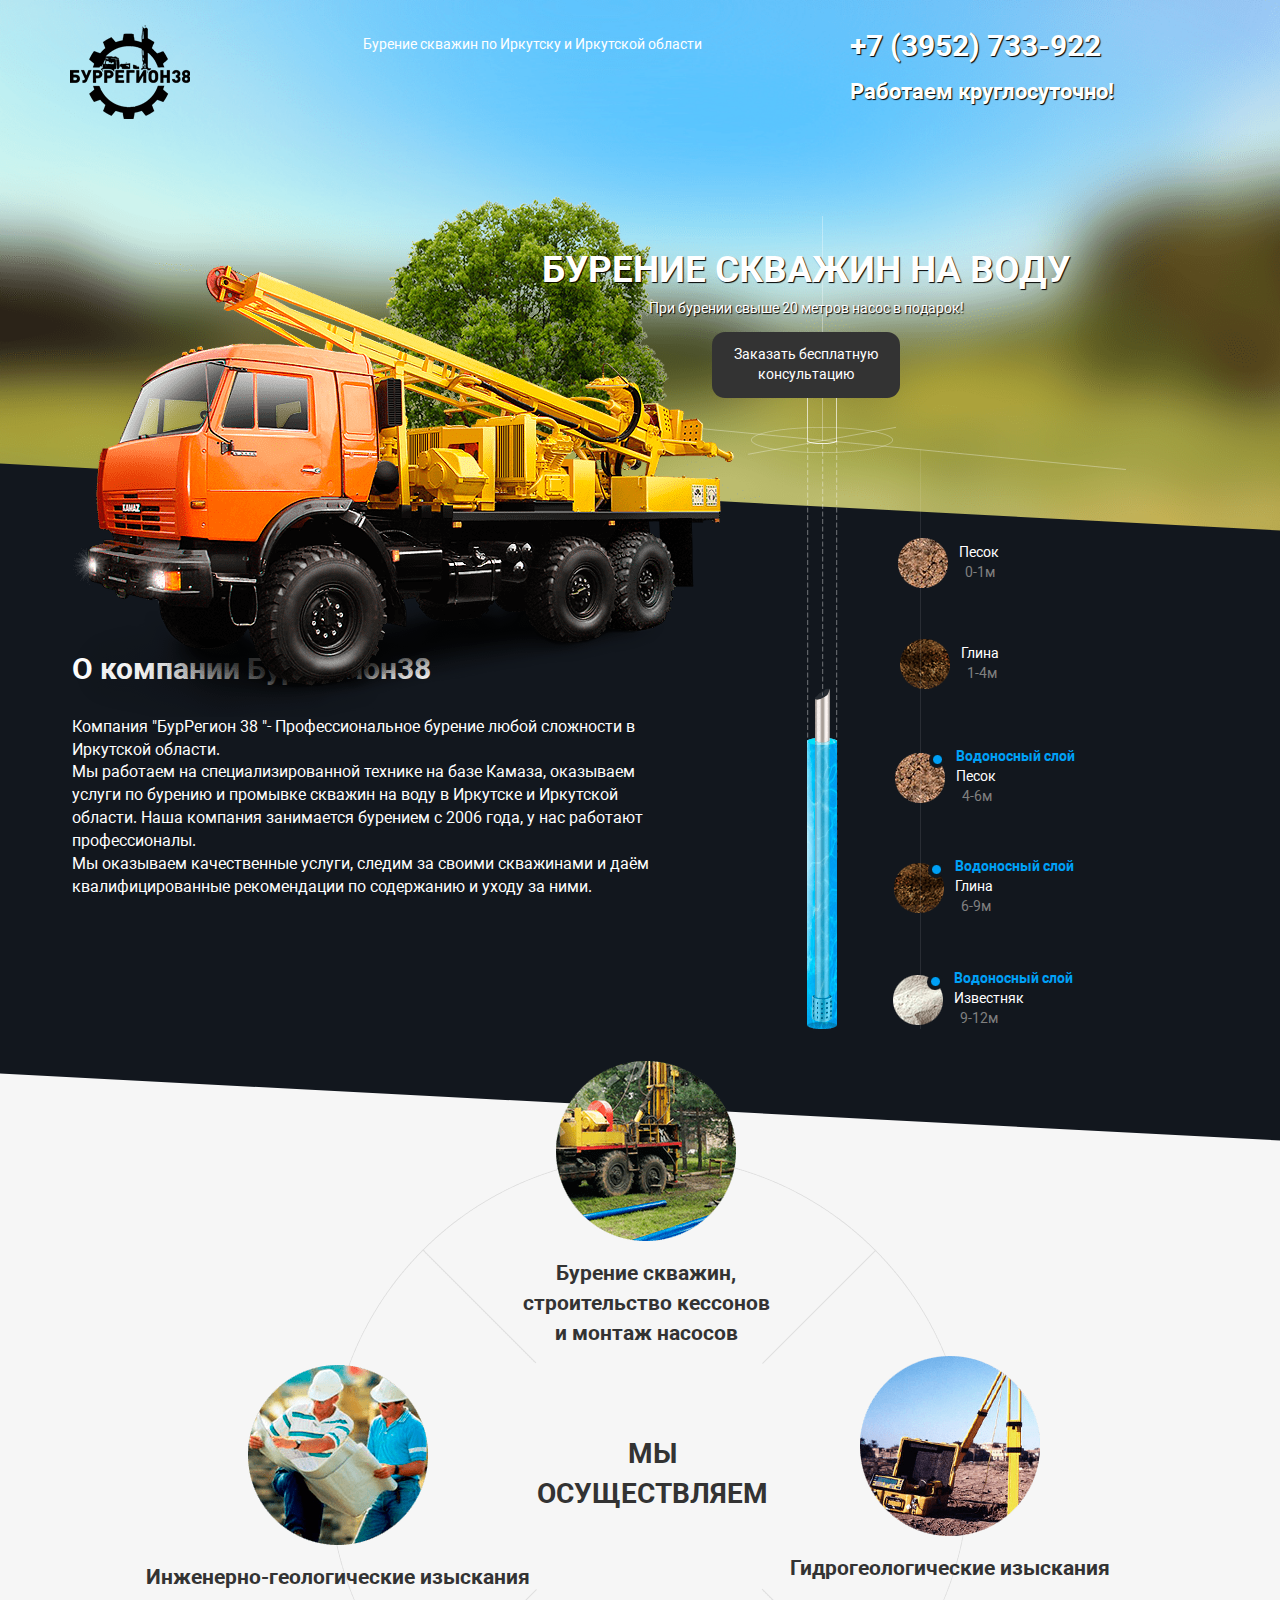
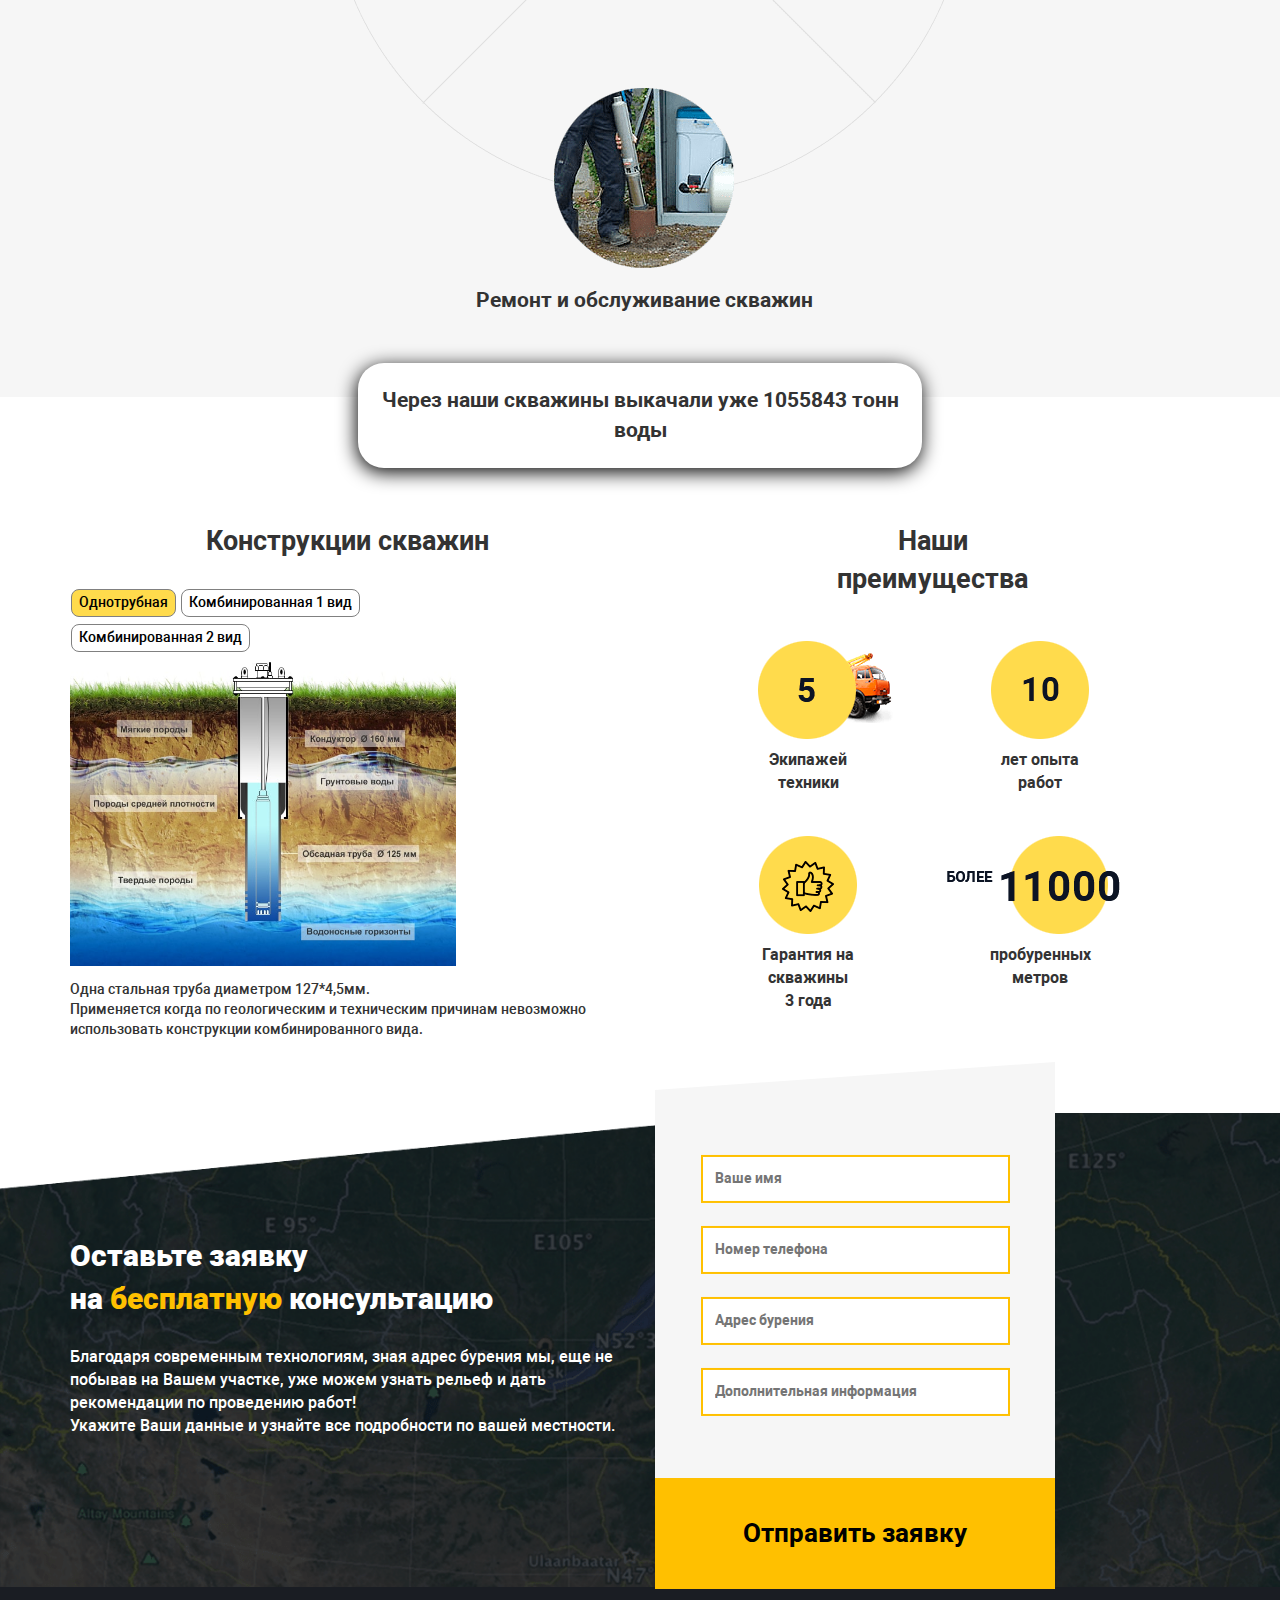
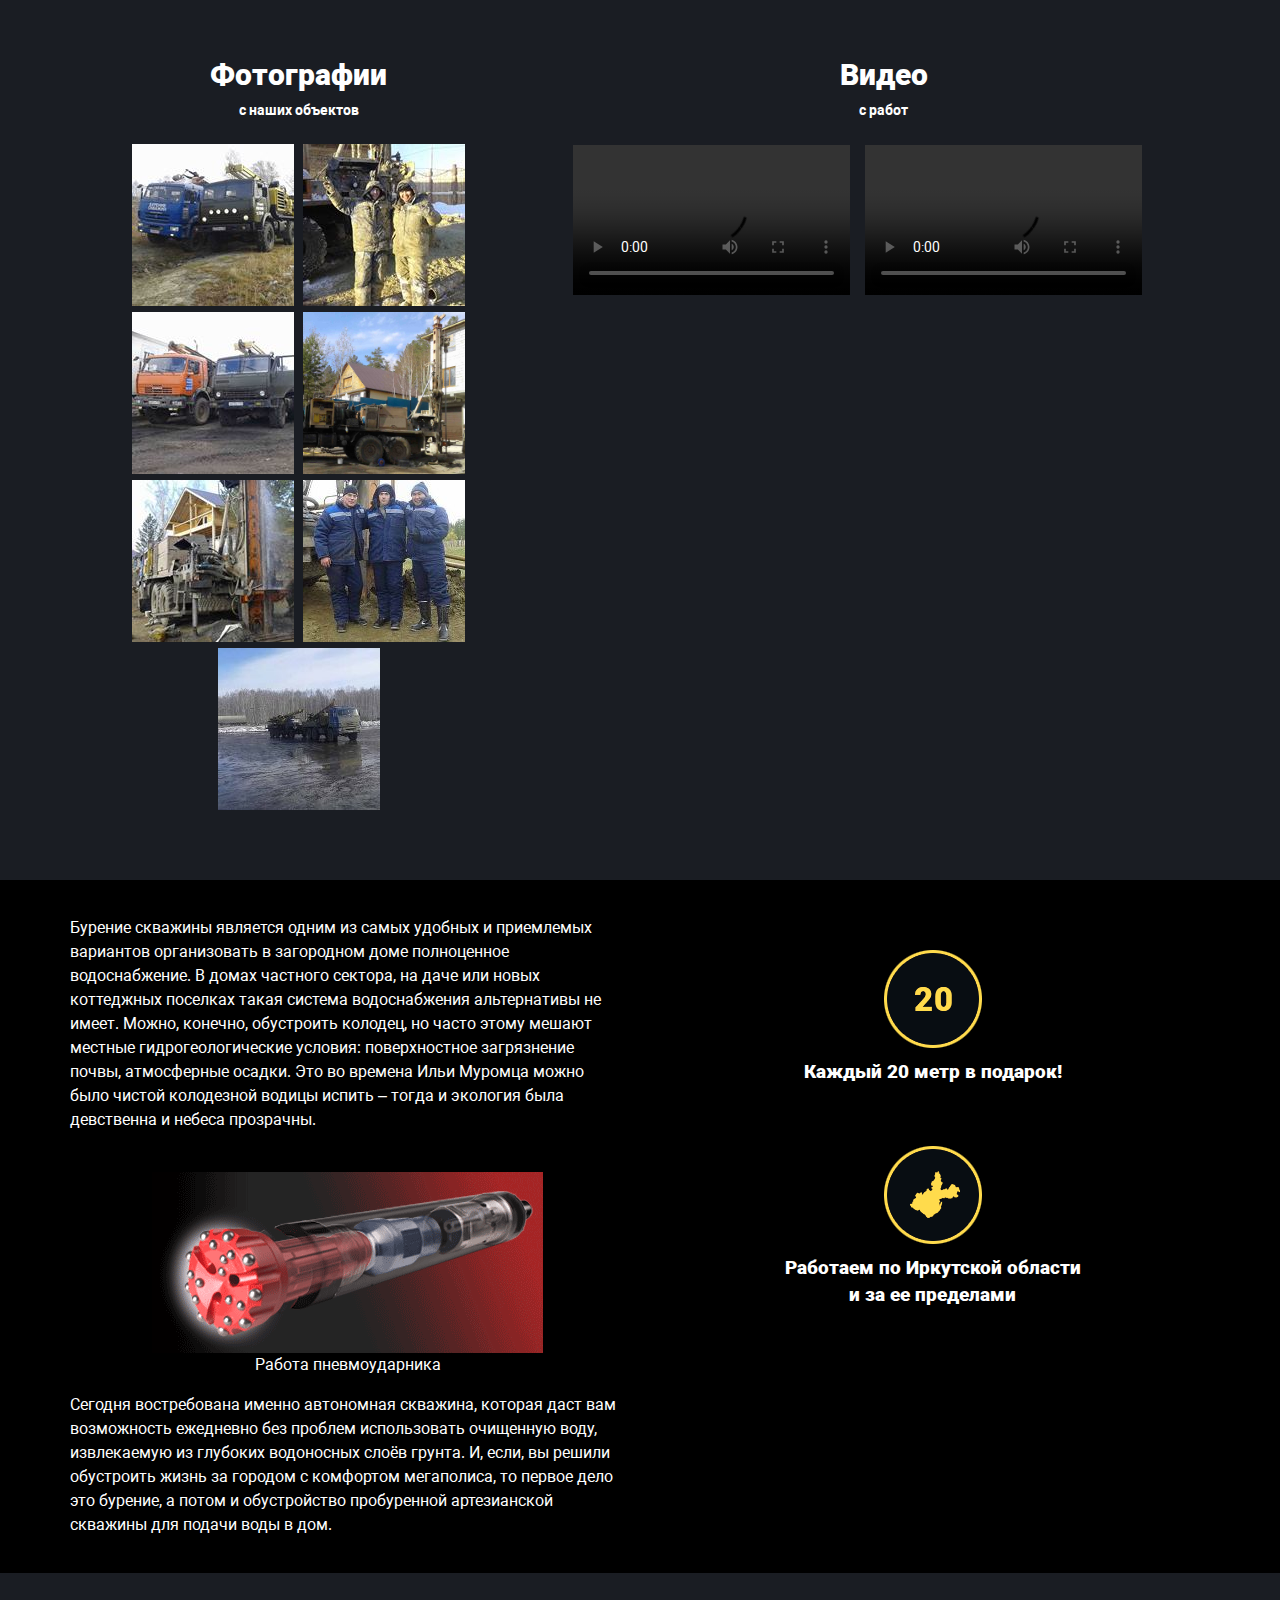
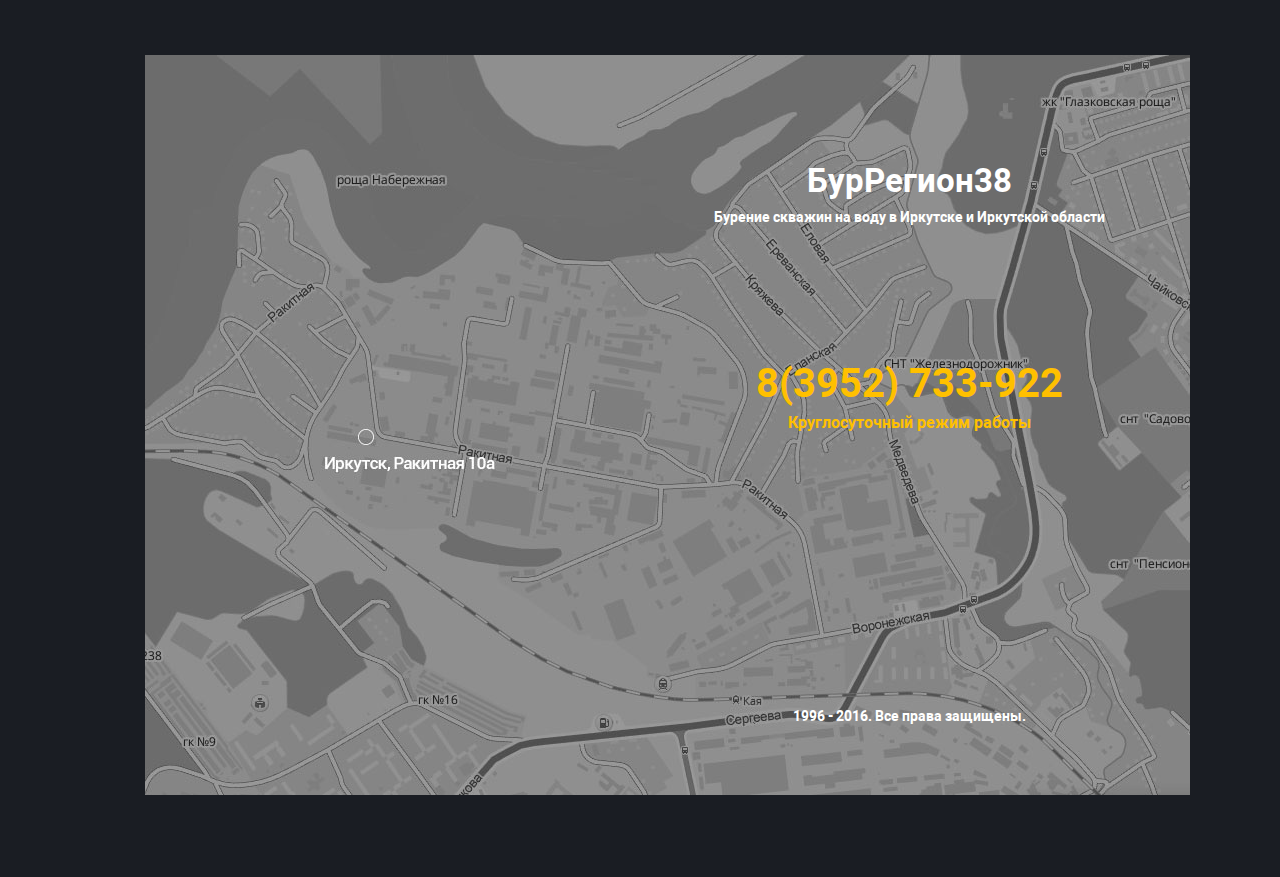
==== index.html @ e0286261 "first version" ====
﻿<!DOCTYPE html>
<html>
<head>
<meta name="format-detection" content="telephone=no">
	<meta charset="utf-8" />

	<title>БурРегион38. Бурение скважин в Иркутске и Иркутской области.</title>
	<meta content="БурРегион38. Бурение скважин в Иркутской области и за ее пределами. Скважины под ключ. Работаем круглосуточно." name="description" />
	<link rel="shortcut icon" href="favicon.png" />

	<meta http-equiv="X-UA-Compatible" content="IE=edge" />
	<meta name="viewport" content="width=device-width, initial-scale=1.0" />

	<link rel="stylesheet" href="libs/bootstrap/bootstrap-grid-3.3.2.min.css" />
	<link rel="stylesheet" href="css/fonts.css" />
	<link rel="stylesheet" href="css/main.css" />
	<link rel="stylesheet" href="css/media.css" />
		<link rel="stylesheet" href="lightBox/lightbox.min.css">
</head>
<body>
	<header class="header">
	<div class="top_line">
	<div class="container">
	<div class="row">
	<div class="col-lg-3 col-md-3 col-xs-12 col-sm-3">
	<div class="logo">
	<a href="http://burregion38.ru"><img src="img/logo.png" alt="БурРегион38"></a>
	</div>
	</div>
		<div class="col-lg-5 col-md-5 col-xs-12 col-sm-5">
		<div class="top_discr">
			Бурение скважин по Иркутску и Иркутской области
			<!--<br/>
			<ul>
			<li><a href="#about">О нас</a></li>
			<li><a href="#uslugi">Услуги</a></li>
			<li><a href="#why">Преимущества</a></li>
			<li><a href="#contacts">Контакты</a></li>
			</ul>-->
								
		</div>

	</div>
		<div class="col-lg-4 col-md-4 col-xs-12 col-sm-4">
		<div class="top_phone">
			+7 (3952) 733-922 <br/>
			<span>Работаем круглосуточно!</span>
		</div>

	</div>
	</div>
	</div>
	</div>
	<div class="header_center">
		<div class="container">
	<div class="row">
	<div class="col-lg-12 col-md-12 col-xs-12 col-sm-12">
	<div class="header_img">
	<img src="img/header_pic.png" />
	</div>
	<div class="header_title">
	<h1>Бурение скважин на воду</h1>
	<span>При бурении свыше 20 метров насос в подарок!</span>
	<a href="javascript:void(0)" class="pop">Заказать бесплатную консультацию</a>
	</div>
	
	</div>
	</div>
	</div>
	</div>
	</header>
	<section class="about" id="about">
	<div class="container">
		<div class="row">
		<div class="col-lg-12 col-md-12 col-xs-12 col-sm-12">
		<div class="about_block">
		<h2>О компании БурРегион38</h2>
		<p>
		Компания "БурРегион 38 "- Профессиональное бурение любой сложности в Иркутской области.<br/>
Мы работаем на специализированной технике на базе Камаза, оказываем услуги по бурению и промывке скважин на воду в Иркутске и Иркутской области.
Наша компания занимается бурением с 2006 года, у нас работают профессионалы.
<br/>
Мы оказываем качественные услуги, следим за своими скважинами и даём квалифицированные рекомендации по содержанию и уходу за ними.
		</p>
		</div>
		
		<div class="shema_top hidden-xs">
		<img src="img/shema.png" alt="">
		</div>
		<div class="ground_block hidden-xs">
			<div class="block pesok">
		<img src="img/pesok.png" alt="">
		<div class="head">
		Песок<br/>
		<span> 0-1м </span>
		</div>
		</div>
			<div class="block glina">
		<img src="img/glina.png" alt="">
		<div class="head">
		Глина<br/>
		<span> 1-4м </span>
		</div>
		</div>
				<div class="block water_pesok">
		<img src="img/water_pesok.png" alt="">
		<div class="head">
		<div class="water">
		Водоносный слой
		</div>
		Песок<br/>
		<span> 4-6м </span>
		</div>
		</div>
					<div class="block water_glina">
		<img src="img/water_glina.png" alt="">
		<div class="head">
		<div class="water">
		Водоносный слой
		</div>
		Глина<br/>
		<span> 6-9м </span>
		</div>
		</div>
		<div class="block izvest">
		<img src="img/izvest.png" alt="">
		<div class="head">
		<div class="water">
		Водоносный слой
		</div>
		Известняк<br/>
		<span> 9-12м </span>
		</div>
		</div>
		</div>
	
		</div>
		</div>
	</div>
	</section>
	<section class="uslugi" id="uslugi">
	<div class="container">
		<div class="row">
		<div class="col-lg-12 col-md-12 col-xs-12 col-sm-12">
		<div class="big_img ">
		<img class="hidden-xs" src="img/uslugi_shape.png" alt="">
		<span>Мы<br/>осуществляем</span>
		</div>
		
		<div class="usluga one">
		<img src="img/one.png" alt="">
		<h2>Бурение скважин, <br/>строительство кессонов <br/> и монтаж насосов</h2>
		</div>
			<div class="usluga two">
		<img src="img/injener.png" alt="">
		<h2>Инженерно-геологические изыскания</h2>
		</div>
			<div class="usluga three">
		<img src="img/geolog.png" alt="">
		<h2>Гидрогеологические изыскания</h2>
		</div>
			<div class="usluga four">
		<img src="img/remont.png" alt="">
		<h2>Ремонт и обслуживание скважин</h2>
		</div>
		</div>
		</div>
		</div>
	</section>
	<section class="why" id="why">
	<div class="container">
		<div class="row">
		<div class="col-lg-12 col-md-12 col-xs-12 col-sm-12">
		<div class="water_js">
			<h2>Через наши скважины выкачали уже <span>1055843 </span> тонн воды</h2>
		</div>
		
		</div>
		</div>
			<div class="row">
		<div class="col-lg-6 col-md-6 col-xs-12 col-sm-6">
		<h2>Конструкции скважин</h2>
		<div class="skv_button">
			<a href="javascript:void(0)" id="one">Однотрубная</a>
		<a href="javascript:void(0)" id="two">Комбинированная 1 вид</a>
		<br/>
		<a href="javascript:void(0)" id="three">Комбинированная 2 вид</a>
		</div>
		<div class="vid only">
		<img src="img/obsadnie-trubi.jpg" alt="">
		<p>Одна стальная труба диаметром  127*4,5мм. <br/>
Применяется когда по геологическим и техническим причинам невозможно использовать конструкции комбинированного вида.</p>
		</div>
			<div class="vid double">
		<img src="img/2.jpg" alt="">
		<p>Конструкция первого вида, при которой обе трубы выведены наверх. Для данной конструкции используется труба стальная(кондуктор) диаметром 159*4,5мм либо 127*3,5мм и труба пластиковая диаметром 125*7,1мм либо 110*6,3мм. <br/>
Гарантия на конструкцию скважины 3 года.</p>
		</div>
			<div class="vid double2">
		<img src="img/3.jpg" alt="">
		<p>Конструкция второго вида, при которой пластиковая труба идет продолжением железной. Для подобного вида скважин используется труба стальная диаметром 159*4,5мм либо 127*3,5мм и труба пластиковая диаметром 125*7,1мм либо 110*6,3мм. <br/>
Гарантия на конструкцию скважины 3 года.</p>
		</div>
		
		
		</div>
			<div class="col-lg-6 col-md-6 col-xs-12 col-sm-6">
			<h2>Наши<br/> преимущества</h2>
			<div class="wrapper">
				<div class="plus big">
			<div class="plus_img_one">
			<img src="img/ekipaj.png" alt="">
			</div>
			<div class="plus_discr">
			Экипажей техники
			</div>
			</div>
				<div class="plus">
			<div class="plus_img_two">
			<img src="img/cercle.png" alt="">
			</div>
			<div class="plus_discr">
			лет опыта работ
			</div>
			</div>
			<br/>
				<div class="plus">
			<div class="plus_img_three">
				<img src="img/cercle2.png" alt="">
			</div>
			<div class="plus_discr">
			Гарантия на скважины <br/> 3 года
			</div>
			</div>
				<div class="plus">
			<div class="plus_img_four">
				<img src="img/4.png" alt="">
			</div>
			<div class="plus_discr">
			пробуренных метров
			</div>
			</div>
			</div>
		
	</div>
		</div>
		</div>
	</section>
	
	<section class="map">

	<div class="container">
	<div class="row">
	<div class="col-lg-6 col-md-6 col-xs-12 col-sm-6">
	<div class="zayavka">
	<h2>Оставьте заявку <br/> на <span>бесплатную </span> консультацию</h2>
	<p>Благодаря современным технологиям, зная адрес бурения мы, еще не побывав на Вашем участке, уже можем узнать рельеф и дать рекомендации по проведению работ! <br/>
Укажите Ваши данные и узнайте все подробности по вашей местности.</p>
	</div>
	</div>
	<div class="col-lg-6 col-md-6 col-xs-12 col-sm-6">
	<form method="post">
	<input type="text" placeholder="Ваше имя" name="name"><br/>
	<input type="text" placeholder="Номер телефона" name="phone" required><br/>
	<input type="text" placeholder="Адрес бурения" name="place" ><br/>
	<input type="text" placeholder="Дополнительная информация" name="dop"><br/>
	<input type="submit" value="Отправить заявку" name="name">
	</form>
	</div>
	</div>
	</div>
	</section>
	<!--<section class="special">
		<div class="container">
			<div class="row">
				<div class="col-md-12">
				<h2>Текущие акции и специальные предложения</h2>
				</div>
			</div>
			<div class="row">
				<div class="col-md-6">
					<div class="act_block">
						<span>20%</span> <br/>скидка для пенсионеров
					</div>
				</div>
				<div class="col-md-6">
					<div class="act_block">
						<span>50%</span> <br/> скидка для малообеспеченных семей
					</div>
				</div>
			</div>
		</div>
	</section>-->
	<section class="gallery">

	<div class="container">
	<div class="row">
	<div class="col-lg-5 col-md-5 col-xs-12 col-sm-5">
	<div class="photo">
	<h2>Фотографии</h2>
	<br/> с наших объектов<br/>
	<div class="ph">
		<a href="img/photo/1.jpg" data-lightbox="image-1"><img src="img/photo/1-small.jpg" alt=""></a>
	<a href="img/photo/2.jpg" data-lightbox="image-1"><img src="img/photo/2-small.jpg" alt=""></a>
	<a href="img/photo/3.jpg" data-lightbox="image-1"><img src="img/photo/3-small.jpg" alt=""></a>
	<a href="img/photo/4.jpg" data-lightbox="image-1"><img src="img/photo/4-small.jpg" alt=""></a>
	<a href="img/photo/5.jpg" data-lightbox="image-1"><img src="img/photo/5-small.jpg" alt=""></a>
	<a href="img/photo/6.jpg" data-lightbox="image-1"><img src="img/photo/6-small.jpg" alt=""></a>
	<a href="img/photo/7.jpg" data-lightbox="image-1"><img src="img/photo/7-small.jpg" alt=""></a>
	</div>

	</div>
	
	</div>
	<div class="col-md-7 col-md-7 col-xs-12 col-sm-7">
	<div class="video">
		<h2>Видео</h2>
	<br/> с работ <br/>
	
<video src="img/photo/20160114_140151.mp4" controls type="video/mp4"></video>
<video src="img/photo/20151017_193500.mp4" controls type="video/mp4"></video>
	</div>

	</div>
	</div>
	</div>
	</section>
	<section class="info">
	<div class="container">
	<div class="row">
	<div class="col-lg-6 col-md-6 hidden-xs col-sm-6">
	<div class="info_text">
	<p class="no">Бурение скважины является одним из самых удобных и приемлемых вариантов организовать в загородном доме полноценное водоснабжение. В домах частного сектора, на даче или новых коттеджных поселках такая система водоснабжения альтернативы не имеет. Можно, конечно, обустроить колодец, но часто этому мешают местные гидрогеологические условия: поверхностное загрязнение почвы, атмосферные осадки. Это во времена Ильи Муромца можно было чистой колодезной водицы испить – тогда и экология была девственна и небеса прозрачны.</p>
	<br/>
	<div class="pnevmo">
		<img src="img/dth.gif" alt="Работа пневмоударника"><br/>
	<span>Работа пневмоударника</span>
	</div>

	<p>Сегодня востребована именно автономная скважина, которая даст вам возможность ежедневно без проблем использовать очищенную воду, извлекаемую из глубоких водоносных слоёв грунта. И, если, вы решили обустроить жизнь за городом с комфортом мегаполиса, то первое дело это бурение, а потом и обустройство пробуренной артезианской скважины для подачи воды в дом.</p>
	</div>
	</div>
	<div class="col-lg-6 col-md-6 col-xs-12 col-sm-6">
	<div class="sale">
	<div class="metr">
	<img src="img/sale.png" alt=""><br/>
	Каждый 20 метр в подарок!
	</div>
		<div class="obl">
	<img src="img/irk.png" alt=""><br/>
	Работаем по Иркутской области <br/>и за ее пределами
	</div>
	</div>
	
	</div>
	</div>
	</div>
	</section>
		<section class="contacts" id="contacts">
		
	<div class="container">
		<div class="row">
	
		</div>
			<div class="row">
		<div class="col-lg-12 col-md-12 col-xs-12 col-sm-12">
		<img src="img/map.jpg" alt="">
		<div class="right">
		<h2>БурРегион38</h2>
		<span>Бурение скважин на воду в Иркутске и Иркутской области</span>
		<div class="bottom_phone">
		<span>8(3952) 733-922</span><br/>
		Круглосуточный режим работы
		</div>
		<div class="years">
		1996 - 2016. Все права защищены.
		</div>
		</div>
		</div>
		</div>
		</div>
	</section>

		<div class="pop_up" style="display: none;">
        <form method="post">
			<div class="form_header">
			Получите все ответы на интересующие Вас вопросы
			</div>
         		  <div class="form_text">
		  Рассказать все особенности бурения в двух предложениях - <strong>невозможно</strong>! Укажите свой номер, и наш специалист расскажет Вам обо всех подводных камнях и рекомендациях!
		  </div>
              <input type="text" placeholder="Ваш номер телефона" name="phone" required/><br>
              <input type="submit" value="Заказать консультацию">
            </form>
			
      </div>
  <div class="hover">      </div>
	<div class="hidden"></div>

	<!--[if lt IE 9]>
	<script src="libs/html5shiv/es5-shim.min.js"></script>
	<script src="libs/html5shiv/html5shiv.min.js"></script>
	<script src="libs/html5shiv/html5shiv-printshiv.min.js"></script>
	<script src="libs/respond/respond.min.js"></script>
	<![endif]-->
	
	<script src="libs/jquery/jquery-1.11.2.min.js"></script>
	<script src="libs/modernizr/modernizr.js"></script>
	<script src="lightBox/lightbox.min.js"></script>

	<script src="js/jquery.viewportchecker.js"></script>
		<script src="js/common.js"></script>
	<!-- Yandex.Metrika counter -->
	<!-- Yandex.Metrika counter --> <script type="text/javascript"> (function (d, w, c) { (w[c] = w[c] || []).push(function() { try { w.yaCounter40049635 = new Ya.Metrika({ id:40049635, clickmap:true, trackLinks:true, accurateTrackBounce:true, webvisor:true }); } catch(e) { } }); var n = d.getElementsByTagName("script")[0], s = d.createElement("script"), f = function () { n.parentNode.insertBefore(s, n); }; s.type = "text/javascript"; s.async = true; s.src = "https://mc.yandex.ru/metrika/watch.js"; if (w.opera == "[object Opera]") { d.addEventListener("DOMContentLoaded", f, false); } else { f(); } })(document, window, "yandex_metrika_callbacks"); </script> <noscript><div><img src="https://mc.yandex.ru/watch/40049635" style="position:absolute; left:-9999px;" alt="" /></div></noscript> <!-- /Yandex.Metrika counter -->
	<!-- /Yandex.Metrika counter -->
	<!-- Google Analytics counter --><!-- /Google Analytics counter -->
	
</body>
</html>
---- css/fonts.css ----
@font-face {
  font-family: "Raleway";
  font-style: normal;
  font-weight: normal;
  src: url("../fonts/RalewayRegular/RalewayRegular.eot?#iefix") format("embedded-opentype"), url("../fonts/RalewayRegular/RalewayRegular.woff") format("woff"), url("../fonts/RalewayRegular/RalewayRegular.ttf") format("truetype"); }
@font-face {
  font-family: "Raleway";
  font-style: normal;
  font-weight: bold;
  src: url("../fonts/RalewayBold/RalewayBold.eot?#iefix") format("embedded-opentype"), url("../fonts/RalewayBold/RalewayBold.woff") format("woff"), url("../fonts/RalewayBold/RalewayBold.ttf") format("truetype"); }
@font-face {
  font-family: "Raleway";
  font-style: normal;
  font-weight: 300;
  src: url("../fonts/RalewayLight/RalewayLight.eot?#iefix") format("embedded-opentype"), url("../fonts/RalewayLight/RalewayLight.woff") format("woff"), url("../fonts/RalewayLight/RalewayLight.ttf") format("truetype"); }
@font-face {
  font-family: "Raleway";
  font-style: normal;
  font-weight: 600;
  src: url("../fonts/RalewaySemiBold/RalewaySemiBold.eot?#iefix") format("embedded-opentype"), url("../fonts/RalewaySemiBold/RalewaySemiBold.woff") format("woff"), url("../fonts/RalewaySemiBold/RalewaySemiBold.ttf") format("truetype"); }
@font-face {
    font-family: 'Roboto';
    src: local('Roboto Thin'), local('Roboto-Thin'), url('../fonts/Roboto/robotothin.woff2') format('woff2'), url('../fonts/Roboto/robotothin.woff') format('woff'), url('../fonts/Roboto/robotothin.ttf') format('truetype');
    font-weight: 100;
    font-style: normal;
}
@font-face {
    font-family: 'Roboto';
    src: local('Roboto Thin Italic'), local('Roboto-ThinItalic'), url('../fonts/Roboto/robotothinitalic.woff2') format('woff2'), url('../fonts/Roboto/robotothinitalic.woff') format('woff'), url('../fonts/Roboto/robotothinitalic.ttf') format('truetype');
    font-weight: 100;
    font-style: italic;
}
@font-face {
    font-family: 'Roboto';
    src: local('Roboto Light'), local('Roboto-Light'), url('../fonts/Roboto/robotolight.woff2') format('woff2'), url('../fonts/Roboto/robotolight.woff') format('woff'), url('../fonts/Roboto/robotolight.ttf') format('truetype');
    font-weight: 300;
    font-style: normal;
}
@font-face {
    font-family: 'Roboto';
    src: local('Roboto Light Italic'), local('Roboto-LightItalic'), url('../fonts/Roboto/robotolightitalic.woff2') format('woff2'), url('../fonts/Roboto/robotolightitalic.woff') format('woff'), url('../fonts/Roboto/robotolightitalic.ttf') format('truetype');
    font-weight: 300;
    font-style: italic;
}
@font-face {
    font-family: 'Roboto';
    src: local('Roboto'), local('Roboto-Regular'), url('../fonts/Roboto/roboto.woff2') format('woff2'), url('../fonts/Roboto/roboto.woff') format('woff'), url('../fonts/Roboto/roboto.ttf') format('truetype');
    font-weight: 400;
    font-style: normal;
}
@font-face {
    font-family: 'Roboto';
    src: local('Roboto Italic'), local('Roboto-Italic'), url('../fonts/Roboto/robotoitalic.woff2') format('woff2'), url('../fonts/Roboto/robotoitalic.woff') format('woff'), url('../fonts/Roboto/robotoitalic.ttf') format('truetype');
    font-weight: 400;
    font-style: italic;
}
@font-face {
    font-family: 'Roboto';
    src: local('Roboto Medium'), local('Roboto-Medium'), url('../fonts/Roboto/robotomedium.woff2') format('woff2'), url('../fonts/Roboto/robotomedium.woff') format('woff'), url('../fonts/Roboto/robotomedium.ttf') format('truetype');
    font-weight: 500;
    font-style: normal;
}
@font-face {
    font-family: 'Roboto';
    src: local('Roboto Medium Italic'), local('Roboto-MediumItalic'), url('../fonts/Roboto/robotomediumitalic.woff2') format('woff2'), url('../fonts/Roboto/robotomediumitalic.woff') format('woff'), url('../fonts/Roboto/robotomediumitalic.ttf') format('truetype');
    font-weight: 500;
    font-style: italic;
}
@font-face {
    font-family: 'Roboto';
    src: local('Roboto Bold'), local('Roboto-Bold'), url('../fonts/Roboto/robotobold.woff2') format('woff2'), url('../fonts/Roboto/robotobold.woff') format('woff'), url('../fonts/Roboto/robotobold.ttf') format('truetype');
    font-weight: 700;
    font-style: normal;
}
@font-face {
    font-family: 'Roboto';
    src: local('Roboto Bold Italic'), local('Roboto-BoldItalic'), url('../fonts/Roboto/robotobolditalic.woff2') format('woff2'), url('../fonts/Roboto/robotobolditalic.woff') format('woff'), url('../fonts/Roboto/robotobolditalic.ttf') format('truetype');
    font-weight: 700;
    font-style: italic;
}
@font-face {
    font-family: 'Roboto';
    src: local('Roboto Black'), local('Roboto-Black'), url('../fonts/Roboto/robotoblack.woff2') format('woff2'), url('../fonts/Roboto/robotoblack.woff') format('woff'), url('../fonts/Roboto/robotoblack.ttf') format('truetype');
    font-weight: 900;
    font-style: normal;
}
@font-face {
    font-family: 'Roboto';
    src: local('Roboto Black Italic'), local('Roboto-BlackItalic'), url('../fonts/Roboto/robotoblackitalic.woff2') format('woff2'), url('../fonts/Roboto/robotoblackitalic.woff') format('woff'), url('../fonts/Roboto/robotoblackitalic.ttf') format('truetype');
    font-weight: 900;
    font-style: italic;
}
---- css/main.css ----
body {
  font-family: "Roboto", sans-serif;
  font-weight: normal;
  font-size: 14px;
  min-width: 320px;
  position: relative;
  line-height: 1.42857;
  -webkit-font-smoothing: antialised; }

body input:focus:required:invalid,
body textarea:focus:required:invalid {
  color: red; }

body input:required:valid,
body textarea:required:valid {
  color: green; }

.hidden {
  display: none; }

  header{
	background:url(../img/header_bg.png) center no-repeat;
	background-size:cover;
	height:580px;
}
  .top_line{
	color:white;
	 padding-top: 25px;
	     margin-bottom: -50px;
}
.logo img{
	width:120px;
}
.header_img img{
	    position: absolute;
    top: 77px;
	    z-index: 10;
}
.why  .col-md-6 h2{
	    text-align: center;
    font-size: 27px;
}
.top_discr li{
	list-style:none;
	display:inline-block;
}
.top_discr li a{
    color: white;
    margin-left: 6px;
    text-decoration: underline;
    font-size: 16px;
}
.why{
	    padding-bottom: 59px;
}
.header_title a{
	    display: inline-block;
    width: 188px;
    color: White;
    background: #333333;
    padding: 13px 12px;
    margin-top: 13px;
    border-radius: 13px;
}
.header_title{
	    float: right;
    color: white;
    margin-top: 100px;
    margin-right: 140px;
    z-index: 100;
    position: relative;
    text-align: center;
}
.header_title h1{
    text-transform: uppercase;
    font-size: 37px;
    margin-bottom: 2px;
    text-shadow: 1px 1px 1px black;
	
}
.header_title span{
display:block;
    text-shadow: 1px 1px 1px black;
	
}
.top_discr{
	margin-top:10px;
}
.top_phone{
	font-size: 30px;
    font-weight: 700;
    text-shadow: 1px 1px 1px black;
}
.top_phone span{
	font-size: 22px;
    font-weight: 700;
}
.about{
    background-color: #12171e;
    color: white;
    -moz-transform: skewY(-2deg);
    -webkit-transform: skewY(-2deg);
    transform: skewY(3deg);
    margin-top: -83px;
}
.about h2{
	    margin-top: 65px;
    font-size: 30px;
}
.about p{
	    width: 600px;
    font-size: 16px;
}
.about .container{
    -moz-transform: skewY(-2deg);
    -webkit-transform: skewY(-2deg);
    transform: skewY(-3deg);
}
.shema_top img{
	position: absolute;
    right: 0;
  top: -281px;
    right: 99px;
    z-index: 0;
}
.block{
	    float: right;
       margin-right: 211px;
}
.pesok{
    margin-top: -293px;
}
.head{
	float: right;
    margin-left: 11px;
    margin-top: 5px;
}
.head span{
	color: grey;
    padding-left: 6px;
}
.glina{
margin-top: -192px;
}
.water_pesok{
    margin-right: 135px;
    margin-top: -79px;
}
.water{
	    color: #00a0f6;
    font-weight: 600;
	    margin-top: -10px;
}
.water_glina{
	    margin-right: 136px;
    margin-top: 31px;
}
.izvest{
	    margin-right: -179px;
    margin-top: 143px;
	    margin-bottom: 78px;
}
.block img{
	z-index:100;
}
.uslugi{
    background: #f6f6f6;
    padding-bottom: 152px;
    padding-left: 89px;
    margin-top: -52px;
}
.usluga{
	    position: absolute;
    top: -46px;
    left: 423px;
    text-align: center;
}
.big_img{
	    margin: 49px 214px;
}

.four{
	    top: 581px;
    left: 376px;
	margin-bottom:30px;

}
.two{
	    top: 258px;
    left: 46px;
}
.three{
	    top: 249px;
    left: 690px;
}
.big_img span{
    top: 327px;
    position: absolute;
    left: 437px;
    font-size: 28px;
    text-transform: uppercase;
    font-weight: 600;
    text-align: center;
}
.plus{
    width: 100px;
    height: 100px;
    text-align: center;
    display: inline-block;
    vertical-align: top;
    margin-left: 129px;
    margin-top: 95px;
    font-weight: 600;

}
.plus_img_one{

}
.big{

}
.plus_img_two{

	}
.plus_img_three{

}
.plus_img_four{
    margin-left: -43px;
}
.plus_discr{
    margin-top: 10px;
    font-size: 16px;
}
.wrapper{
    margin-top: -75px;
    margin-left: -26px;
}
.water_js{
	text-align:center;
}
.skv_button a{
    color: black;
    border: 1px solid grey;
    padding: 3px 7px;
    border-radius: 8px;
    font-weight: 500;
    margin: 1px;
    margin-top: 6px;
    display: inline-block;
}
.vid img{
	width:386px;
}
.vid p{
	    font-weight: 500;
}
.map{
    background: url(../img/map-bg.png) center;
    background-size: cover;
    color: white;
    padding-bottom: 16px;
}
.map h2 span{
	       color: #ffc000;
}
.zayavka{
    padding: 98px 0;
}
.map h2{
	font-size: 30px;
    font-weight: 900;
}
.map p{
	font-size: 16px;
    font-weight: 500;
}
.map form{
    background: #f6f6f6;
    width: 400px;
    text-align: center;
    margin-top: -37px;
    padding-top: 60px;
    -moz-transform: skewY(-2deg);
    -webkit-transform: skewY(-2deg);
    transform: skewY(-4deg);
}
.map input[type="text"] {
    padding: 12px 12px;
    width: 309px;
    margin: 0 auto;
    color: black;
    font-weight: 700;
    margin-top: 19px;
    margin-bottom: 4px;
    -moz-transform: skewY(-2deg);
    -webkit-transform: skewY(-2deg);
    transform: skewY(4deg);
    border: 2px solid #ffc000;
}
.map input[type="submit"]{
    width: 100%;
    height: 111px;
    font-size: 26px;
    font-weight: 700;
    background: #ffc000;
    border: none;
    margin-top: 58px;
    color: black;
    -moz-transform: skewY(-2deg);
    -webkit-transform: skewY(-2deg);
    transform: skewY(4deg);
    margin-bottom: -17px;
	
}
.gallery{
	background:#1a1d23;
	color:white;
	text-align:center;
	    font-weight: 700;
    padding-top: 42px;
    padding-bottom: 67px;
}
.gallery h2{
	    font-size: 30px;
    font-weight: 900;
	    margin-bottom: -16px;
}
.gallery a img{
    width: 162px;
    display: inline-block;
    margin: 3px;
}
.ph{
	margin-top:20px;
}
 video {
    display: inline-block;
    vertical-align: baseline;
    width: 277px;
    margin-top: 24px;
    float: left;
    margin-left: 15px;
}
.contacts {
    background: #1a1d23;
    padding: 82px;
    text-align: center;
}
.contacts img{
	max-width:100%;
}
.water_js{
    text-align: center;
    width: 564px;
    padding: 5px;
    border-radius: 26px;
    background: white;
    box-shadow: -1px 4px 19px black;
    margin: -1px auto;
    margin-top: -34px;
    margin-bottom: 31px;
}
.right{
	    position: absolute;
    display: block;
    right: 147px;
    color: white;
    top: 0;
}
.right h2{
	    margin-top: 102px;
    font-size: 33px;
    margin-bottom: 4px;
}
.right span{
	font-size: 14px;
    font-weight: 600;
}

.right .bottom_phone{
	color: #ffc000;
    margin-top: 127px;
    font-size: 16px;
    font-weight: 600;
}
.right .bottom_phone span{
	    font-size: 40px;
  
}
.right .years{
	
	margin-top: 272px;
    font-weight: 600;
}
.about_block{
	
	    display: block;
    margin: 2px;
    padding-top: 84px;
}
.ground_block{
	margin-top: -83px;
}
.double{
	display:none;
}
.double2{
	display:none;
}
.info{
	background:black;
	color:white;
    padding: 20px 0;
}
.info_text{
	    font-weight: 400;
    line-height: 24px;
    font-size: 16px;
}
.sale{
	    text-align: center;
    margin-top: 50px;
    font-weight: 800;
    font-size: 19px;

}
.obl{
	    margin-top: 61px;
}
.sale img{
	padding-bottom:10px;
}

.pop_up {
    width: 400px;
    height: 285px;
    padding: 10px;
    background-color: #fff;
    text-align: center;
    top: 50%;
    left: 50%;
    margin-left: -200px;
    margin-top: -200px;
    z-index: 999;
    position: fixed;
    display: none;
    padding: 14px 57px;
 border: 2px solid #428835;
}
.pop_up input[type="text"]{
	    border: 2px solid #509412;
    padding: 8px 21px;
    margin-top: 15px;
}
.pop_up input[type="submit"]{
	    padding: 11px 14px;
    background: #4cc136;
    border: none;
    color: white;
margin-top:20px;
}
.hover {
    width: 100%;
    height: 100%;
    background: rgba(19, 18, 18, 0.49);
    position: fixed;
    top: 0;
    left: 0;
    z-index: 998;
    display: none;
    cursor: pointer;
}
a#one{
	    background: #ffdb4c;
    color: black;
}
.pnevmo{
	    width: 100%;
    text-align: center;
}
.special {
    text-align: center;
    padding: 25px 0px;
    font-size: 26px;


}
.special h2{
    text-transform: uppercase;
    font-size: 30px;
    text-decoration: underline;
}
.special span{
    font-size: 68px;
    background: #ffdb4c;
    padding: 12px;
    color: #1a1d23;
    font-weight: 800;
    border: 1px solid;
    margin-bottom: 19px;
    display: inline-block;

}
.act_block{
    font-weight: 500;
}
---- css/media.css ----
/*==========  Desktop First Method  ==========*/

/* Large Devices, Wide Screens */
@media only screen and (max-width : 1200px) {
.header_img img {
    top: 34px;
}
.header_title {
        margin-right: -73px;
  }
 .about_block {
    padding-top: 111px;
}
.shema_top img {
    top: -281px;
    right: -86px;
}
.ground_block {
    margin-top: -97px;
}
.pesok {
    margin-top: -293px;
}
.block {
    margin-right: 30px;
}
.glina {
    margin-top: -192px;
}
.water_pesok {
    margin-right: -48px;
    margin-top: -79px;
}
.water_glina {
    margin-right: -48px;
    margin-top: 31px;
}
.izvest {
    margin-right: -182px;
    margin-top: 143px;
    margin-bottom: 78px;
}
.uslugi {
    padding-left: 0px;
    margin-top: -30px;
    margin-left: -88px;
}
video {
    width: 243px;
}
.right {
    right: 40px;
}
.right .years {
    margin-top: 197px;

}
}

@media only screen and (max-width : 1110px) {
.contacts {
    padding: 35px;
}
.header_title {
    margin-right: -38px;
}
.shema_top img {
    right: -16px;
}
.block {
    margin-right: 100px;
}
.water_pesok {
    margin-right: 17px;
}
.water_glina {
    margin-right: -48px;
}
.water_glina {
    margin-right: 21px;
}
.izvest{
	    margin-right: -179px;
}
}

/* Medium Devices, Desktops */
@media only screen and (max-width : 992px) {
  .map form {
        width: 356px;
}
.top_phone {
    font-size: 26px;
    font-weight: 700;
    text-shadow: 1px 1px 1px black;
    text-align: center;
}
.header_title {
    margin-right: -202px;
}
.shema_top img {
    top: -280px;
    right: -189px;
}
.block {
    margin-right: -72px;
}
.water_pesok {
    margin-right: -153px;
    margin-top: -79px;
}
.water_glina {
    margin-right: -151px;
    margin-top: 31px;
}
.uslugi {
    padding-left: 0px;
    margin-top: -30px;
    margin-left: -289px;
}
.plus {
    margin-left: 80px;
}
p.no{
	display:none;
}
.right .years {
    margin-top: 97px;
}
.right .bottom_phone {

    margin-top: 63px;

}
.ground_block {
    display: none;
}
.shema_top img {
display:none;
}
.header_img img {
    top: -7px;
}
.about {
    background-color: #12171e;
    color: white;
    -moz-transform: skewY(0deg);
    -webkit-transform: skewY(0deg); 
    transform: skewY(0deg);
    margin-top: -109px;
height: 451px;
}
.about_block {
    padding-top: 56px;
}
.about .container {
    -moz-transform: skewY(0deg);
    -webkit-transform: skewY(0deg);
    transform: skewY(0deg);
}
.uslugi {
    margin-top: 0;
    padding-top: 64px;
}

.header_title {
    margin-right: -94px;
}
}

/* Small Devices, Tablets */
@media only screen and (max-width : 768px) {
.shema_top img {
    top: -281px;
    right: 19px;
}
.big_img img{
	display:none;
}
.header_title {
    margin-right: 37px;
}
.block {
    margin-right: 136px;
}
.water_pesok {
    margin-right: 54px;
    margin-top: -79px;
}
.water_glina {
    margin-right: 57px;
    margin-top: 31px;
}
.about_block {
    padding-left: 68px;
}
.uslugi {
    padding-left: 62px;
    margin-top: -30px;
    margin-left: 0px;
}
.izvest {
      margin-right: -180px;
}
.water_js{
	max-width:100%;
}
.about_block p{
	max-width:100%;
}
.logo{
	    text-align: center;
}
.top_discr{
	    text-align: center;
}
.header_title{
	    margin-right: 0;
    text-align: center;
    float: none;
    margin-top: 64px;
}
.header_title h1{
	font-size: 45px;
}
.about{
	    height: 349px;
}
.about_block{
	padding-top: 6px;
}

.usluga {
    position: initial;
    text-align: center;
}
.big_img span {
    position: initial;
    font-size: 28px;
    text-transform: uppercase;
    font-weight: 600;
    text-align: center;
}
.map form {
    width: 344px;
}
.header_img{
	    display: none;
}
.contacts {
    padding: 19px;
}
.header_title {
    margin-right: 0px;
}
.vid{
	    text-align: center;
}
.wrapper{
	text-align: center;
}
.zayavka {
    padding: 164px 0 33px;
}
.map form{
	    margin: 0 auto;
}
}

/* Extra Small Devices, Phones */
@media only screen and (max-width : 480px) {
.header_title{
   margin-right: 0px; 
}
.header_title h1 {
    font-size: 37px;
}
.water_js {
    width: 434px;
}
.zayavka{
	    margin-top: 35px;
}
.vid img {
width:320px;
}
.map form {
    width: 100%;
}
.info_text{
	display:none;
}
.right {
    position: initial;
}
.contacts img {
    max-width: 100%;
    display: none;
}
.big_img {
    margin: 22px 60px;
}
.about {
    height: 618px;
}
.about p {
    width: 344px;
}
.uslugi {
    padding-left: 13px;
    margin-top: -38px;
}
}




}

/* Custom, iPhone Retina */
@media only screen and (max-width : 360px) {
.about p {
    width: 294px;
}
.about{
height: 562px;

}
.header_title {
 margin-right: 0px; 
}
.header_title span {
    font-size: 11px;
}
.about_block{
	    padding-left: 0px;
    height: 474px;
}.uslugi {
    padding-left: 0px; 
}
.water_js {
    width: 296px;
}
.vid img {
    width: 295px;
}
.plus {
    margin-left: 51px;
}
.map input[type="text"] {
    width: 94%;
}
.right h2 {
    margin-top: 0px;
}
.contacts {
    padding: 41px;

}
.header_title h1 {
    font-size: 35px;
}
.top_discr {
   display:none;
}
.wrapper {
    margin-left: -66px;
}
}


/*==========  Mobile First Method  ==========*/

/* Custom, iPhone Retina */
@media only screen and (min-width : 320px) {

}

/* Extra Small Devices, Phones */
@media only screen and (min-width : 480px) {

}

/* Small Devices, Tablets */
@media only screen and (min-width : 768px) {

}

/* Medium Devices, Desktops */
@media only screen and (min-width : 992px) {

}

 /* Large Devices, Wide Screens */
@media only screen and (min-width : 1200px) {

}
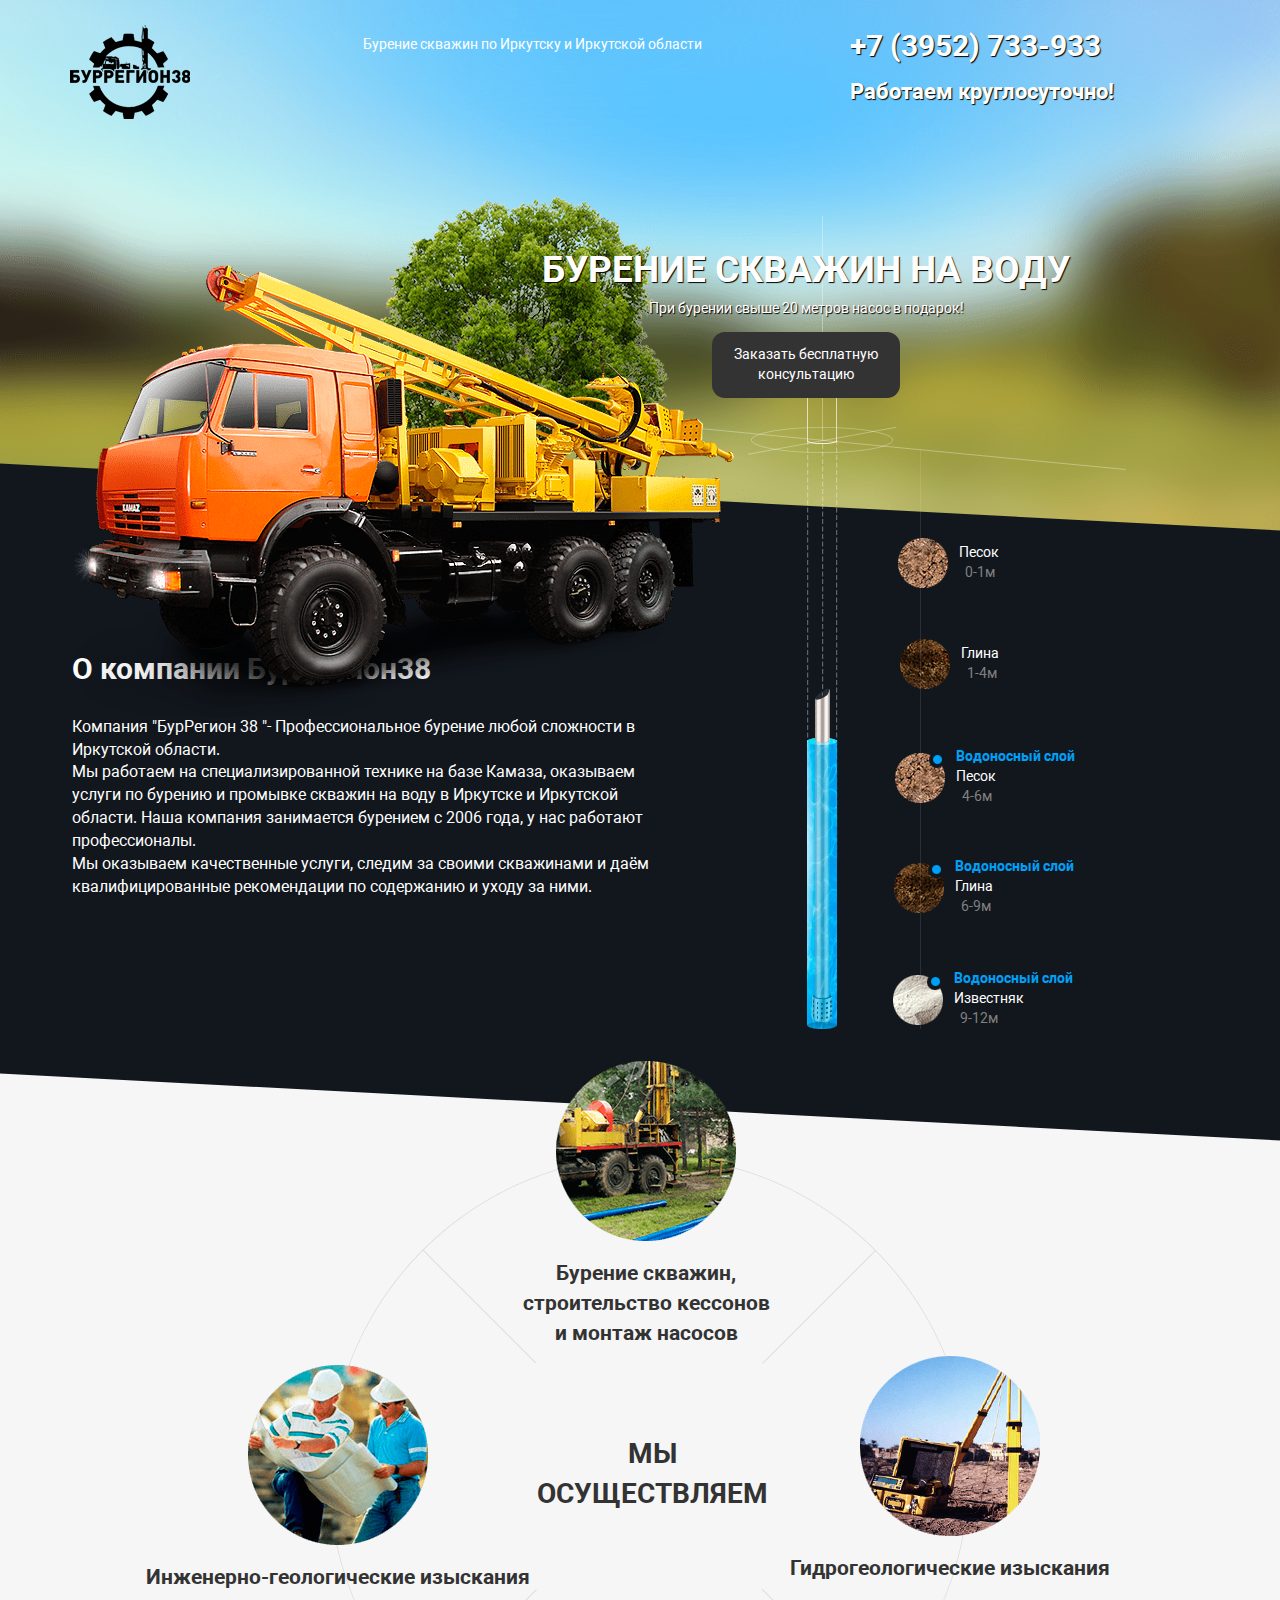
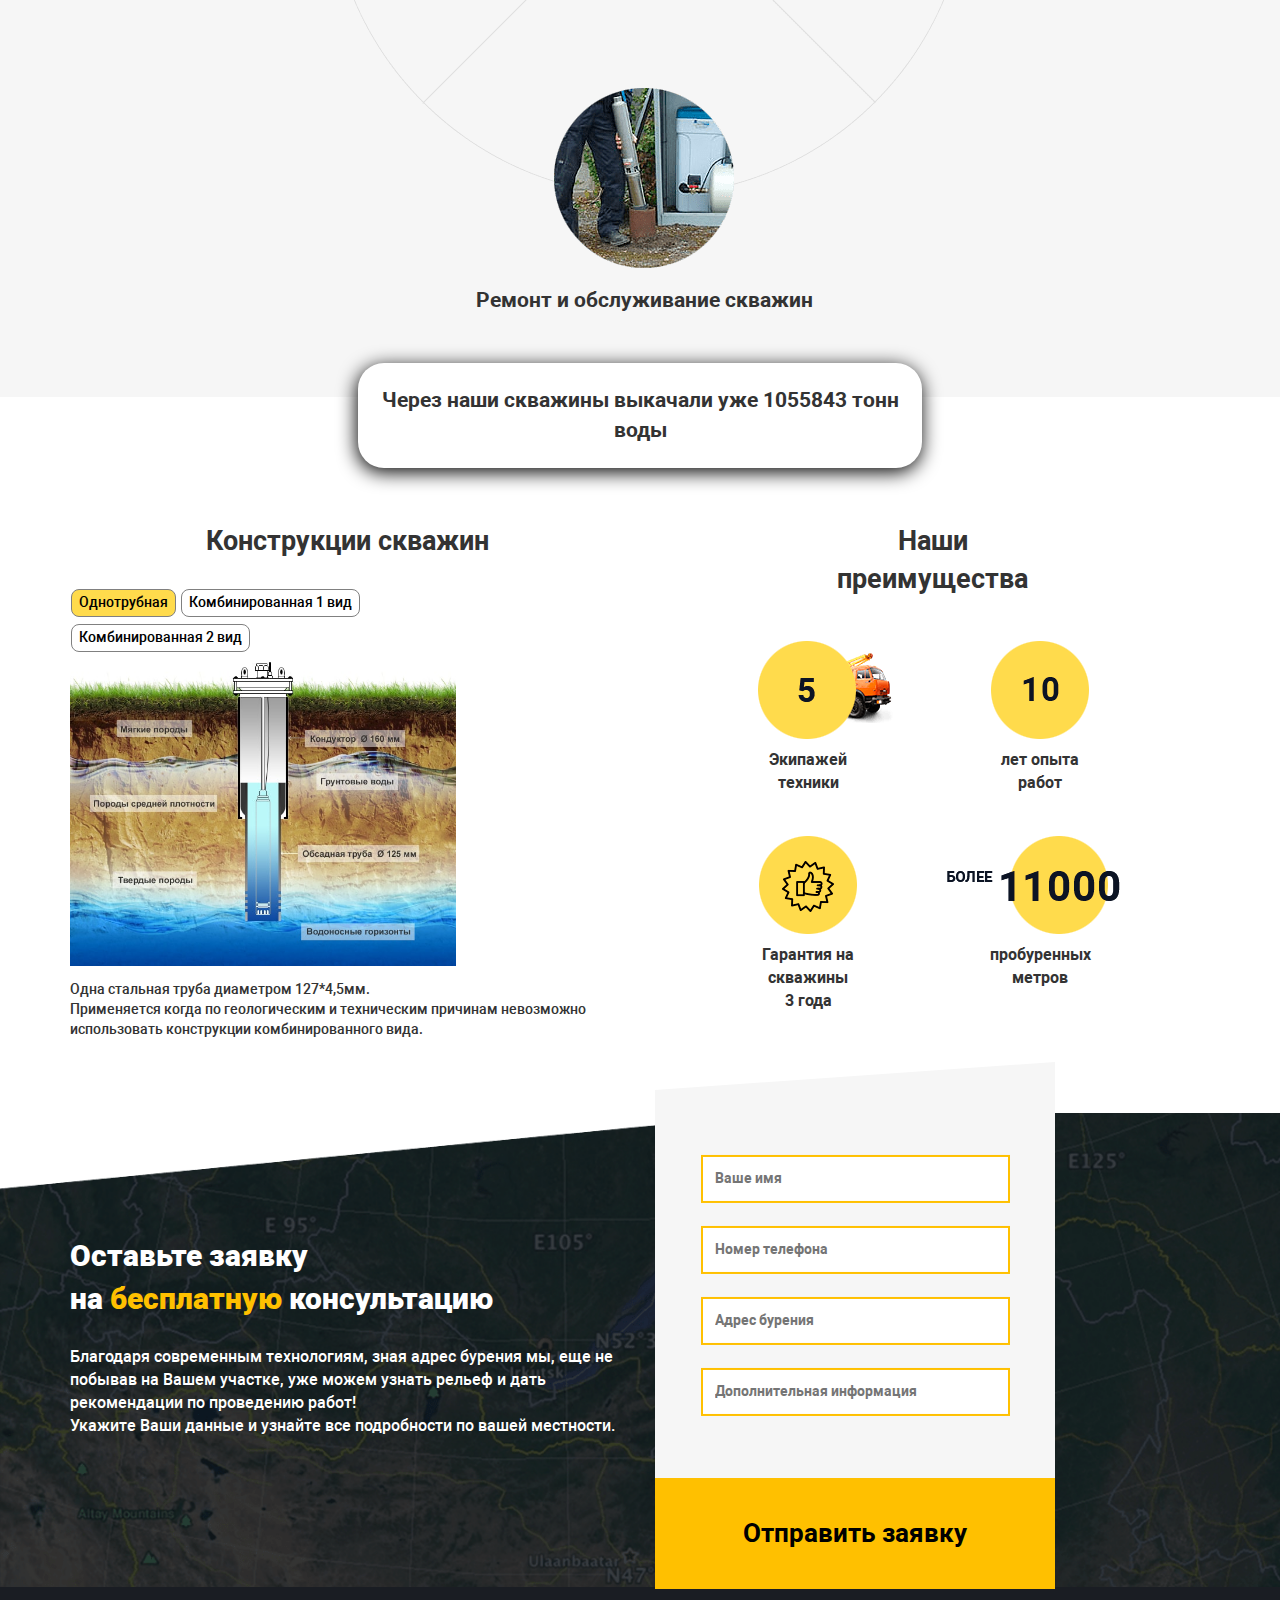
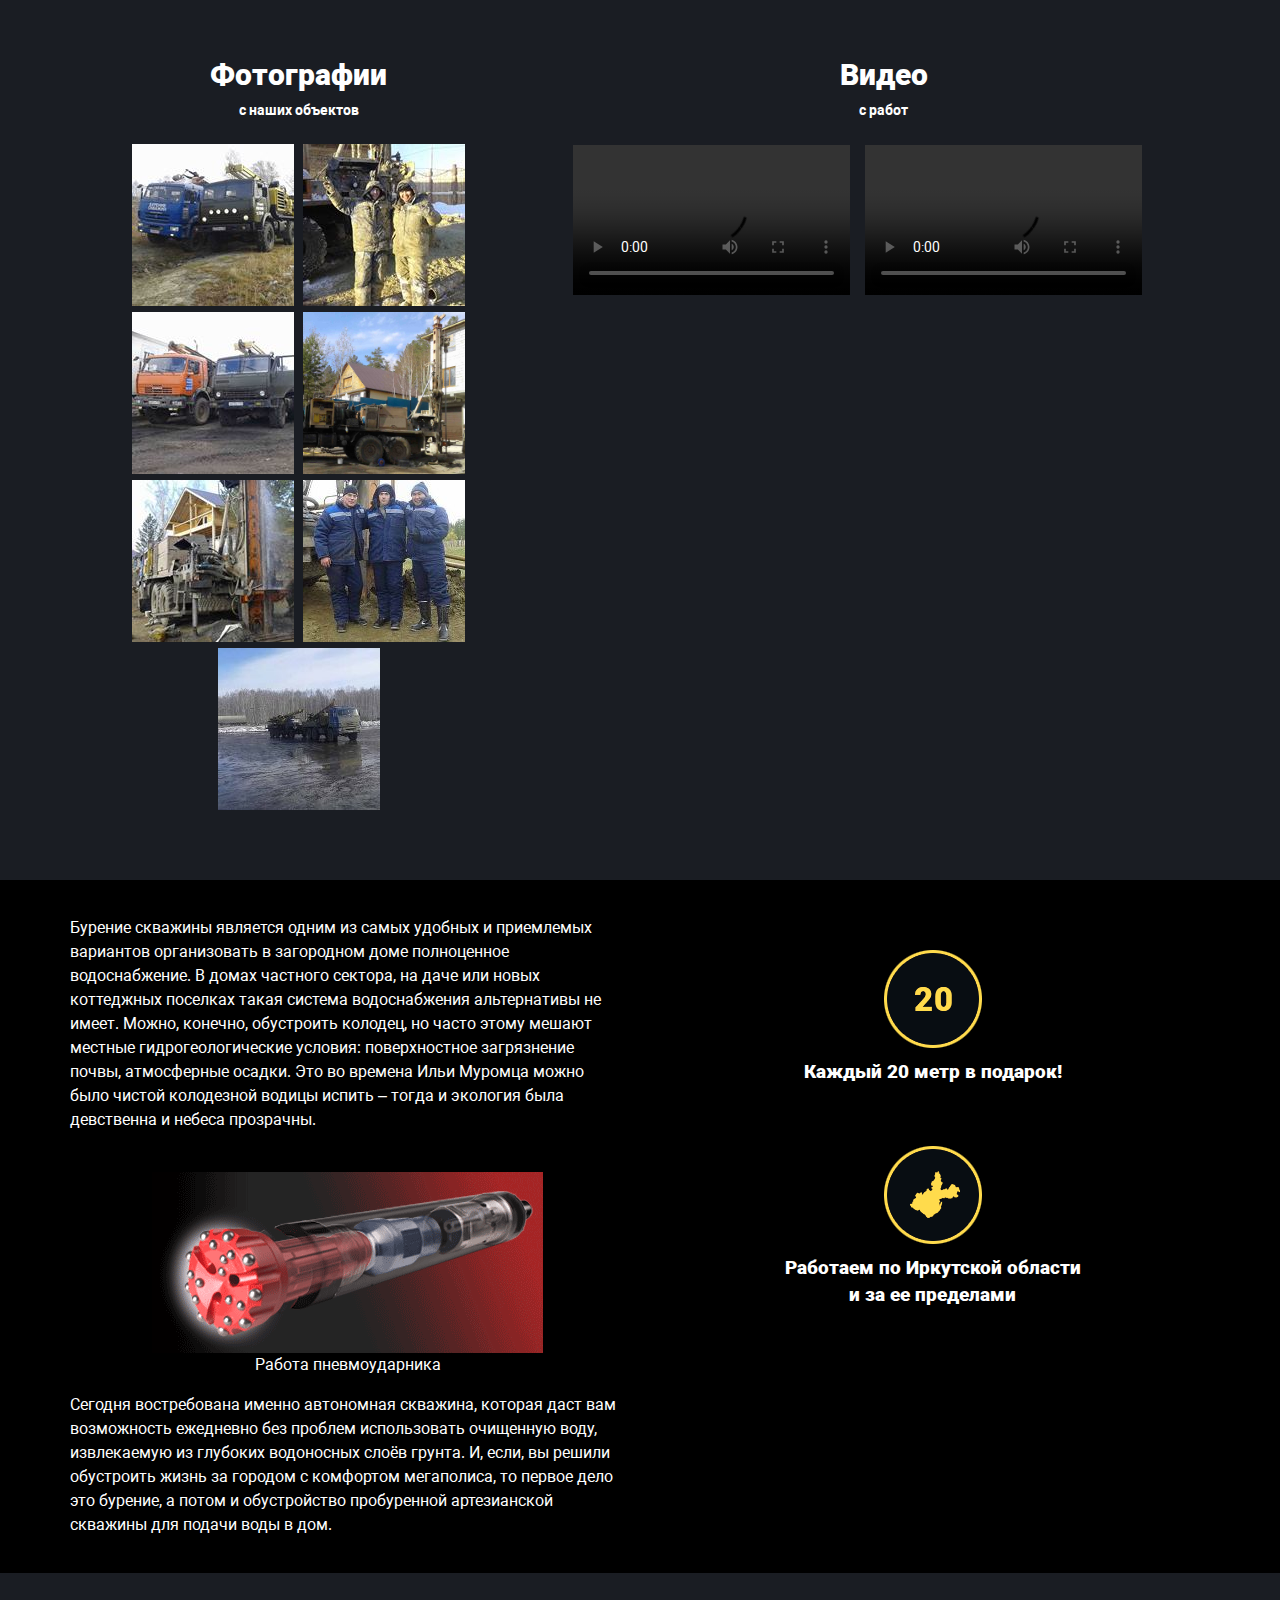
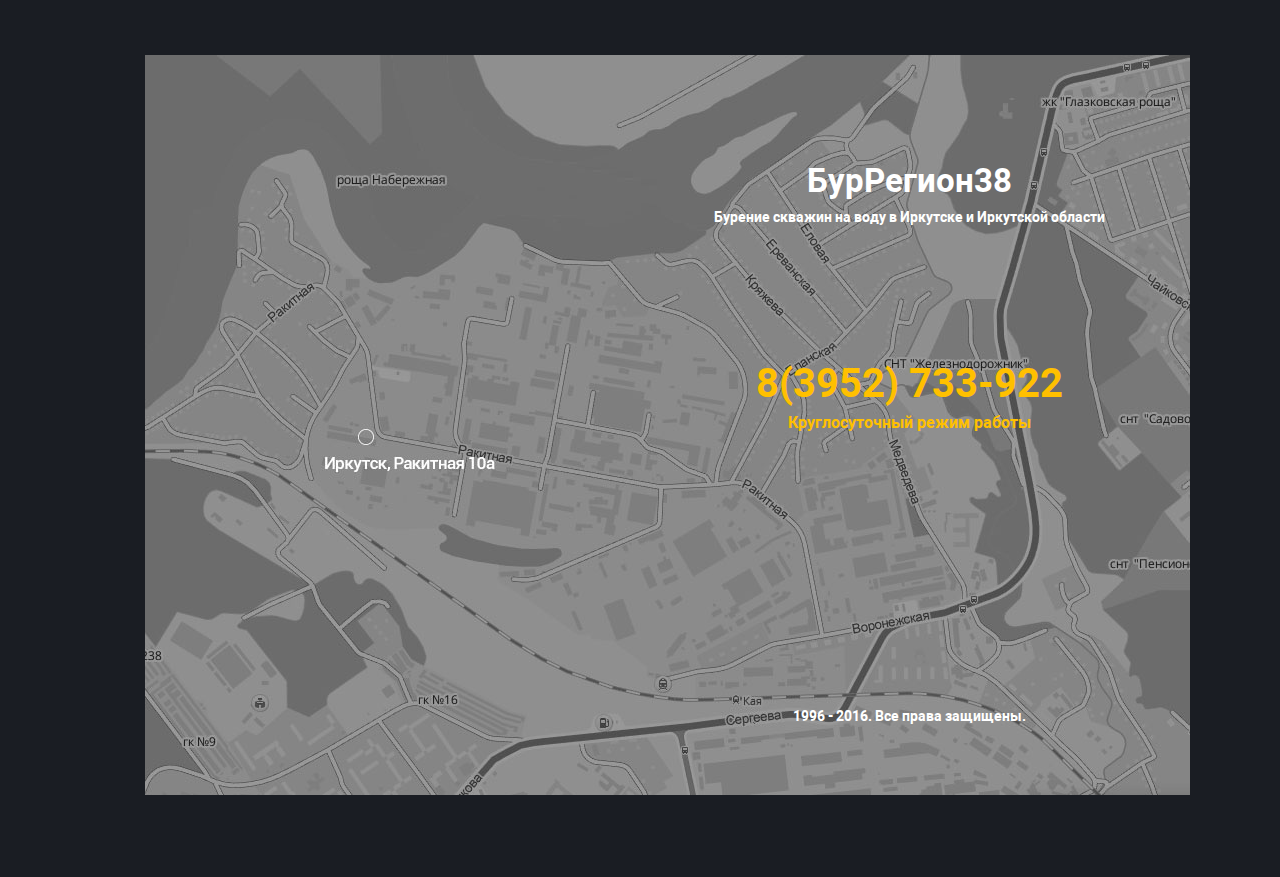
==== commit 914c0f41: "number top" ====
--- a/index.html
+++ b/index.html
@@ -43,7 +43,7 @@
 	</div>
 		<div class="col-lg-4 col-md-4 col-xs-12 col-sm-4">
 		<div class="top_phone">
-			+7 (3952) 733-922 <br/>
+			+7 (3952) 733-933 <br/>
 			<span>Работаем круглосуточно!</span>
 		</div>
 
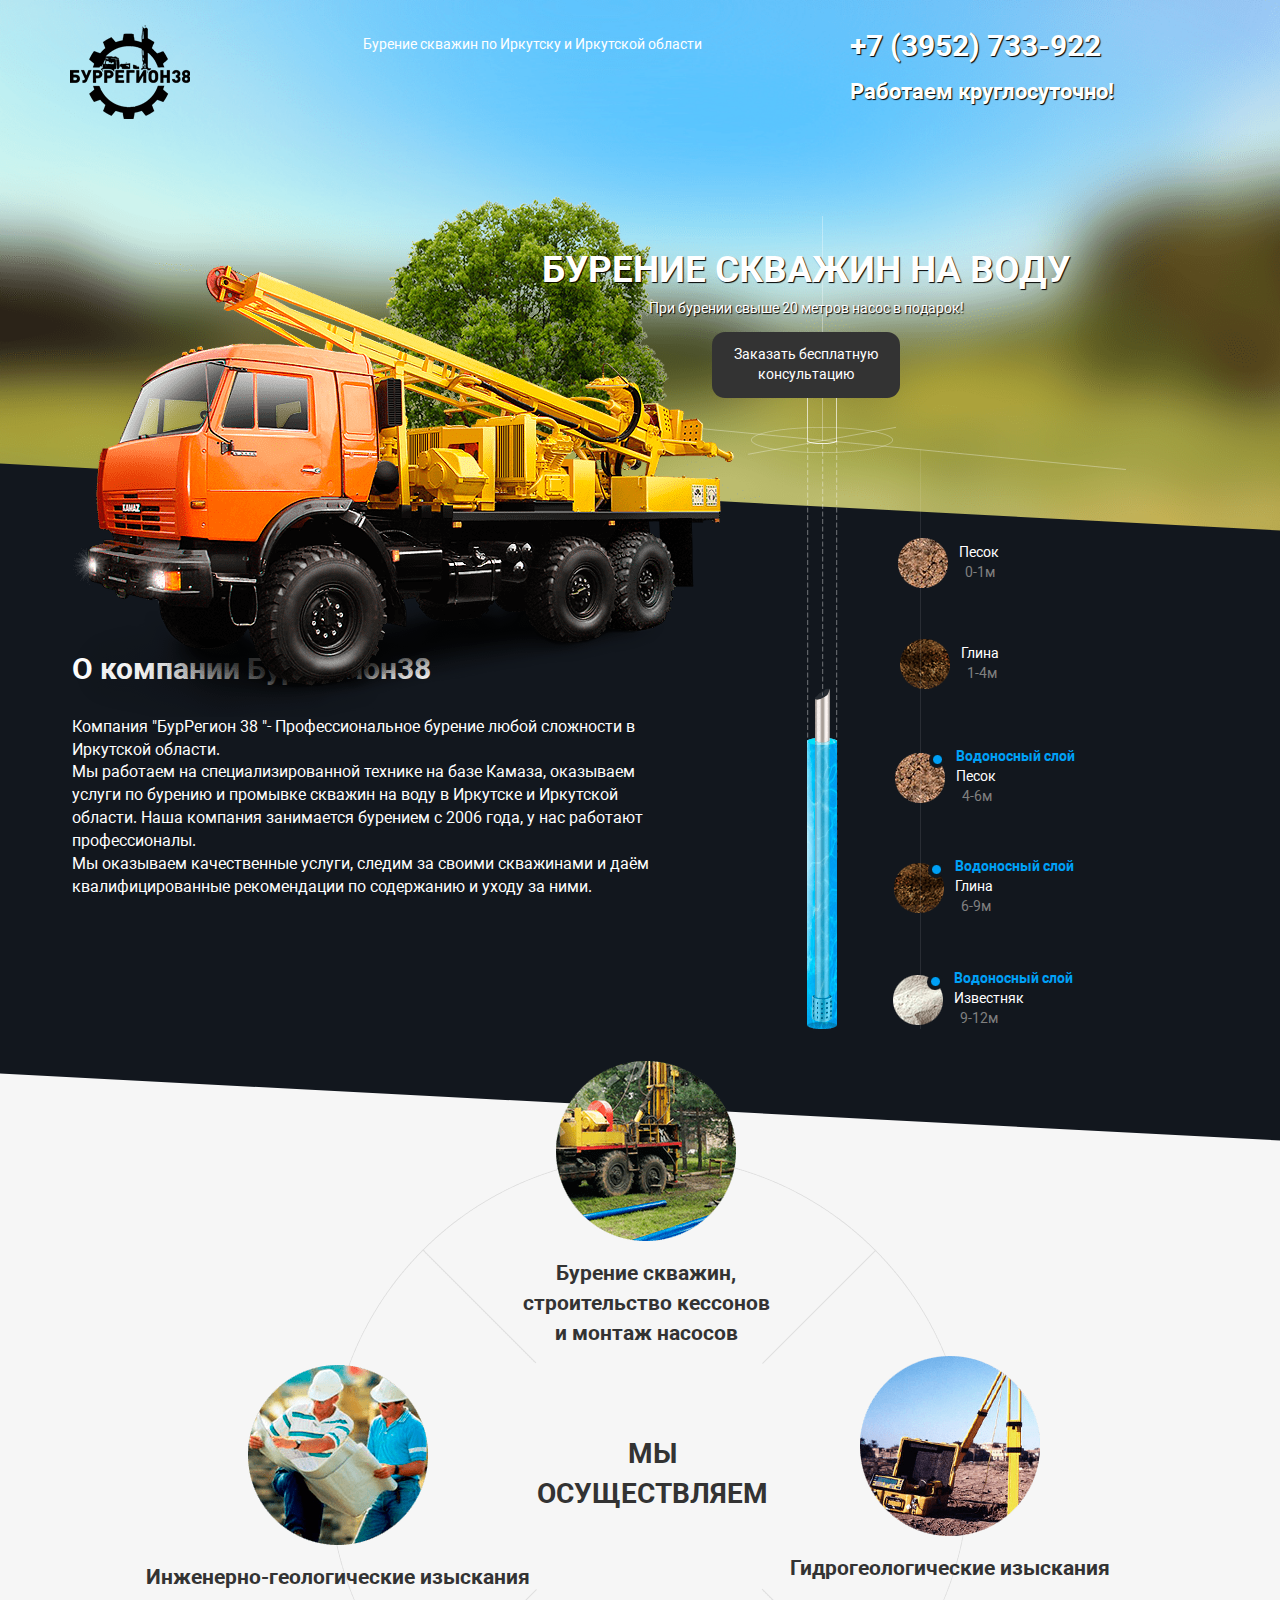
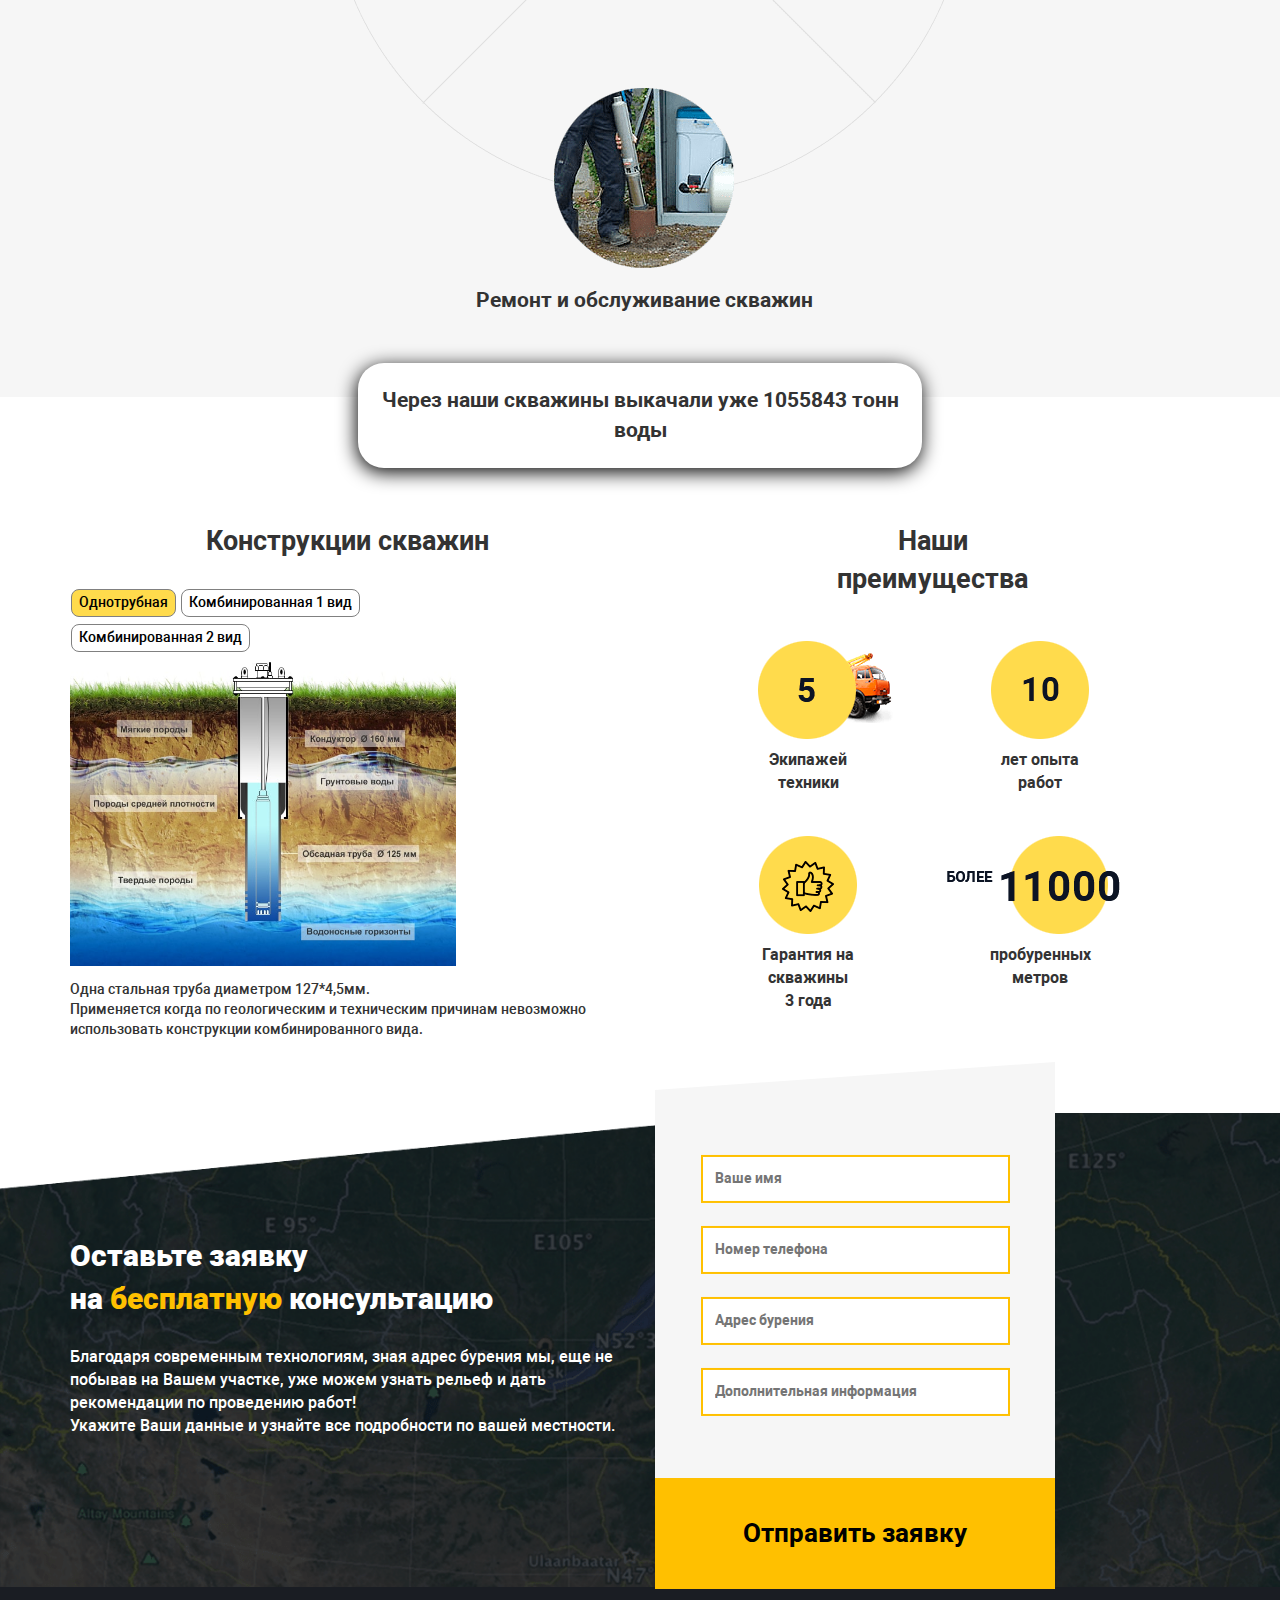
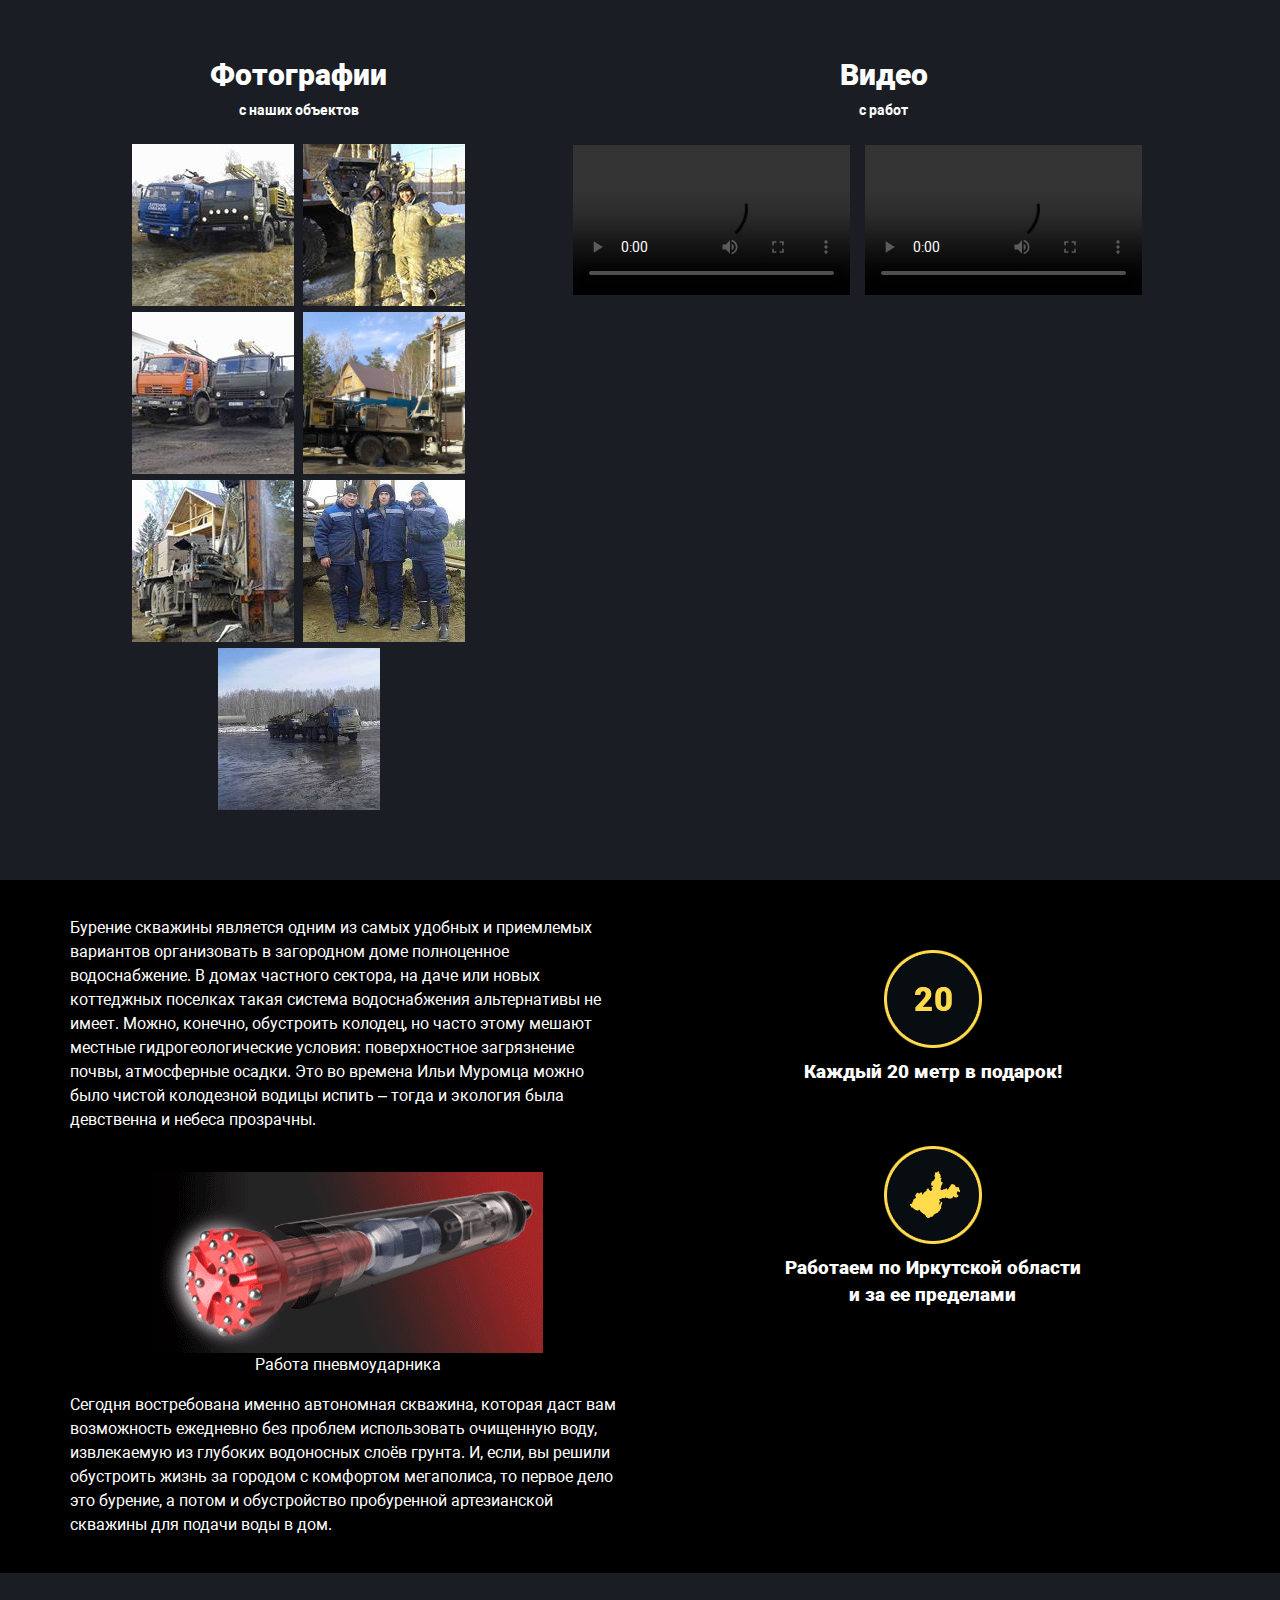
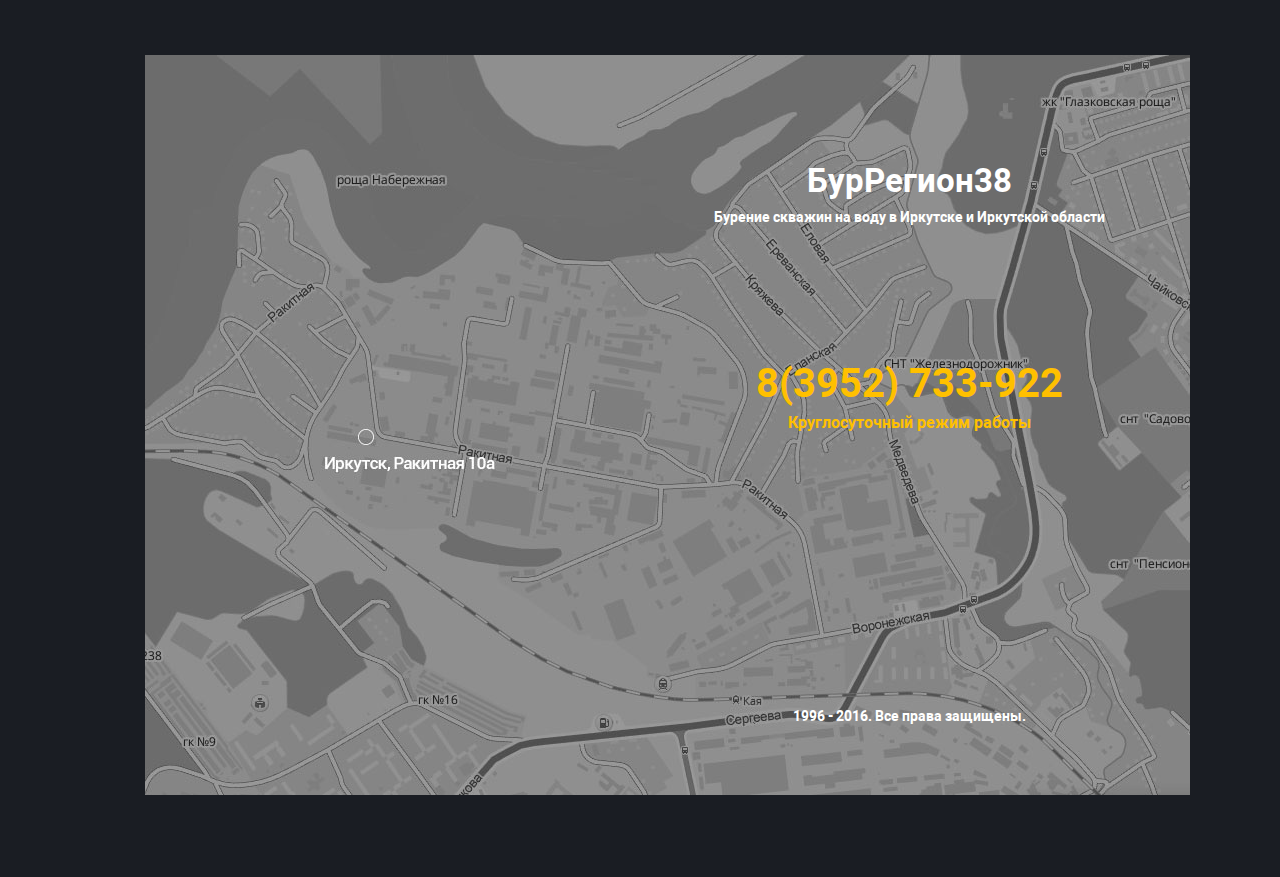
==== commit e086873d: "number back" ====
--- a/index.html
+++ b/index.html
@@ -43,7 +43,7 @@
 	</div>
 		<div class="col-lg-4 col-md-4 col-xs-12 col-sm-4">
 		<div class="top_phone">
-			+7 (3952) 733-933 <br/>
+			+7 (3952) 733-922 <br/>
 			<span>Работаем круглосуточно!</span>
 		</div>
 
